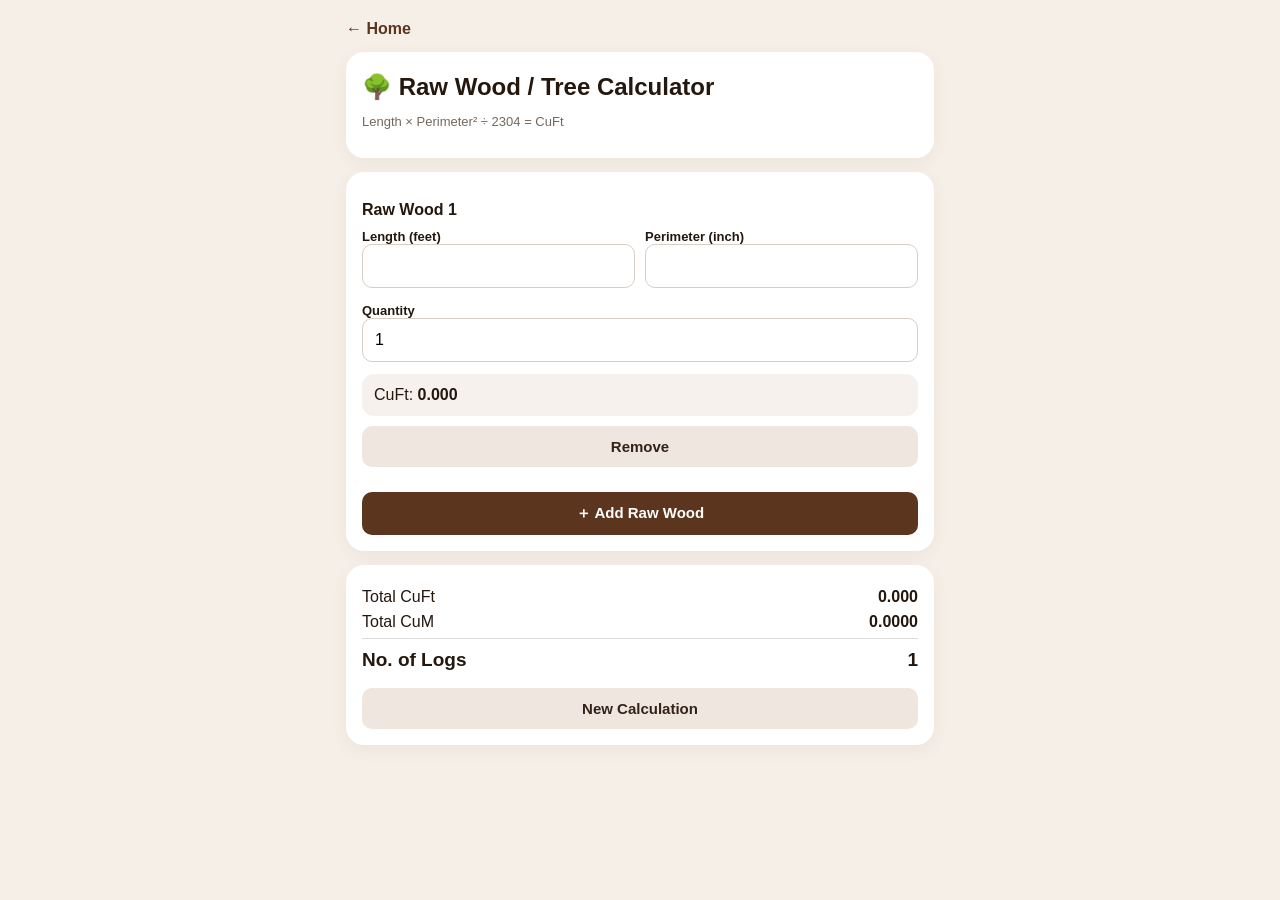
==== wood-tree.html @ 16ea5dcf "Add files via upload" ====
<!doctype html><html lang="en"><head><meta charset="utf-8"><meta name="viewport" content="width=device-width,initial-scale=1"><link rel="stylesheet" href="style.css"><title>Raw Wood Calculator</title></head><body><div class="app">
<a class="back" href="index.html">← Home</a><div class="page"><h2>🌳 Raw Wood / Tree Calculator</h2><p class="muted">Length × Perimeter² ÷ 2304 = CuFt</p></div>
<div class="page"><div id="logs"></div><button class="primary" id="add">＋ Add Raw Wood</button></div>
<div class="page"><div class="result-line"><span>Total CuFt</span><b id="cuft">0.000</b></div><div class="result-line"><span>Total CuM</span><b id="cum">0.0000</b></div><div class="result-line total"><span>No. of Logs</span><b id="qty">0</b></div><button class="secondary" id="reset">New Calculation</button></div>
</div><script>
const le=document.getElementById("logs");let n=0;
function add(l="",p="",q=1){n++;let d=document.createElement("div");d.className="item";d.innerHTML=`<b>Raw Wood ${n}</b><div class="row"><label>Length (feet)<input class="l" type="number" min="0" step=".01" value="${l}"></label><label>Perimeter (inch)<input class="p" type="number" min="0" step=".01" value="${p}"></label></div><label>Quantity<input class="q" type="number" min="1" step="1" value="${q}"></label><div class="result">CuFt: <b class="r">0.000</b></div><button class="secondary rm">Remove</button>`;le.appendChild(d);d.querySelectorAll("input").forEach(x=>x.oninput=calc);d.querySelector(".rm").onclick=()=>{d.remove();renumber();calc()};calc()}
function renumber(){[...le.children].forEach((x,i)=>x.querySelector("b").textContent="Raw Wood "+(i+1))}
function calc(){let s=0,q=0;document.querySelectorAll(".item").forEach(d=>{let l=+d.querySelector(".l").value||0,p=+d.querySelector(".p").value||0,k=+d.querySelector(".q").value||0,x=l*p*p/2304*k;s+=x;q+=k;d.querySelector(".r").textContent=x.toFixed(3)});document.getElementById("cuft").textContent=s.toFixed(3);document.getElementById("cum").textContent=(s*.028316846592).toFixed(4);document.getElementById("qty").textContent=q}
document.getElementById("add").onclick=()=>add();document.getElementById("reset").onclick=()=>{le.innerHTML="";n=0;add()};add();
</script></body></html>
---- style.css ----
*{box-sizing:border-box}
body{margin:0;background:#f5efe8;color:#24170e;font-family:-apple-system,BlinkMacSystemFont,"Segoe UI",Arial,sans-serif}
.app{max-width:620px;margin:auto;min-height:100vh;padding:16px}
.hero{background:linear-gradient(135deg,#4b2b18,#7a4a28);color:#fff;text-align:center;border-radius:22px;padding:28px 16px;margin-bottom:18px;box-shadow:0 8px 24px #4b2b1833}
.logo{font-size:48px}.hero h1{font-size:25px;margin:5px 0}.hero p{margin:5px 0;color:#ead8c8}.hero small{font-weight:800;letter-spacing:2px;color:#d8b898}
.grid{display:grid;grid-template-columns:1fr 1fr;gap:12px}
.menu-card{background:#fff;border:1px solid #eadfd4;border-radius:18px;padding:20px 12px;text-align:center;text-decoration:none;color:#24170e;box-shadow:0 5px 16px #0000000d}
.menu-card span{display:block;font-size:34px;margin-bottom:8px}.menu-card b{display:block;font-size:17px}.menu-card small{display:block;color:#76675c;margin-top:5px;font-size:12px}
.whatsapp{display:block;background:#168a52;color:white;text-align:center;text-decoration:none;font-weight:800;border-radius:13px;padding:14px;margin-top:16px}
footer{text-align:center;color:#88776a;font-size:12px;padding:20px 0 8px}
.page{background:#fff;border-radius:18px;padding:16px;box-shadow:0 5px 18px #0000000c;margin-bottom:14px}
.back{display:block;text-decoration:none;color:#5b351d;font-weight:800;margin:4px 0 14px}
h2{margin:5px 0 4px} .muted{color:#76675c;font-size:13px}
label{display:block;font-weight:700;font-size:13px;margin:10px 0 5px}
input{width:100%;padding:12px;border:1px solid #d8cec4;border-radius:10px;font-size:16px}
button{border:0;border-radius:10px;padding:12px;font-weight:800;font-size:15px;cursor:pointer}
.primary{background:#5b351d;color:#fff;width:100%;margin-top:12px}.secondary{background:#eee6df;color:#332218;width:100%;margin-top:10px}
.row{display:grid;grid-template-columns:1fr 1fr;gap:10px}
.result{margin-top:12px;background:#f6f1ec;border-radius:12px;padding:12px}
.result-line{display:flex;justify-content:space-between;margin:7px 0}.total{font-size:19px;font-weight:900;border-top:1px solid #ddd;padding-top:10px}
.item{padding:13px 0;border-bottom:1px solid #eee}.item:last-child{border-bottom:0}
.badge{float:right;background:#eee3d8;padding:4px 8px;border-radius:8px;font-size:12px}
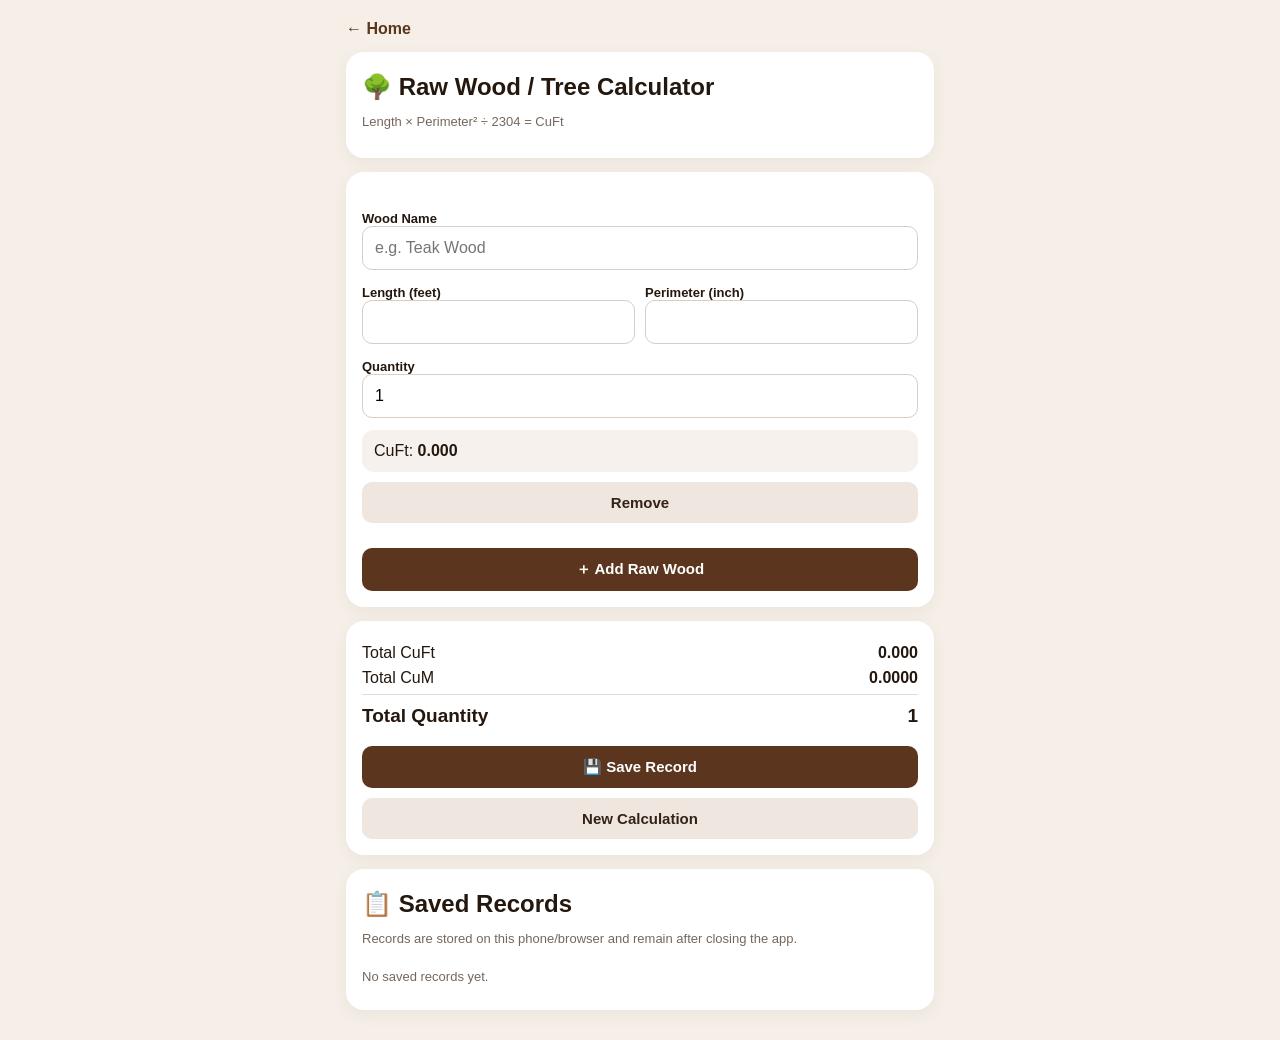
==== commit b5b890ae: "Add files via upload" ====
--- a/wood-tree.html
+++ b/wood-tree.html
@@ -1,11 +1,191 @@
-<!doctype html><html lang="en"><head><meta charset="utf-8"><meta name="viewport" content="width=device-width,initial-scale=1"><link rel="stylesheet" href="style.css"><title>Raw Wood Calculator</title></head><body><div class="app">
-<a class="back" href="index.html">← Home</a><div class="page"><h2>🌳 Raw Wood / Tree Calculator</h2><p class="muted">Length × Perimeter² ÷ 2304 = CuFt</p></div>
-<div class="page"><div id="logs"></div><button class="primary" id="add">＋ Add Raw Wood</button></div>
-<div class="page"><div class="result-line"><span>Total CuFt</span><b id="cuft">0.000</b></div><div class="result-line"><span>Total CuM</span><b id="cum">0.0000</b></div><div class="result-line total"><span>No. of Logs</span><b id="qty">0</b></div><button class="secondary" id="reset">New Calculation</button></div>
-</div><script>
-const le=document.getElementById("logs");let n=0;
-function add(l="",p="",q=1){n++;let d=document.createElement("div");d.className="item";d.innerHTML=`<b>Raw Wood ${n}</b><div class="row"><label>Length (feet)<input class="l" type="number" min="0" step=".01" value="${l}"></label><label>Perimeter (inch)<input class="p" type="number" min="0" step=".01" value="${p}"></label></div><label>Quantity<input class="q" type="number" min="1" step="1" value="${q}"></label><div class="result">CuFt: <b class="r">0.000</b></div><button class="secondary rm">Remove</button>`;le.appendChild(d);d.querySelectorAll("input").forEach(x=>x.oninput=calc);d.querySelector(".rm").onclick=()=>{d.remove();renumber();calc()};calc()}
-function renumber(){[...le.children].forEach((x,i)=>x.querySelector("b").textContent="Raw Wood "+(i+1))}
-function calc(){let s=0,q=0;document.querySelectorAll(".item").forEach(d=>{let l=+d.querySelector(".l").value||0,p=+d.querySelector(".p").value||0,k=+d.querySelector(".q").value||0,x=l*p*p/2304*k;s+=x;q+=k;d.querySelector(".r").textContent=x.toFixed(3)});document.getElementById("cuft").textContent=s.toFixed(3);document.getElementById("cum").textContent=(s*.028316846592).toFixed(4);document.getElementById("qty").textContent=q}
-document.getElementById("add").onclick=()=>add();document.getElementById("reset").onclick=()=>{le.innerHTML="";n=0;add()};add();
-</script></body></html>+<!doctype html>
+<html lang="en">
+<head>
+<meta charset="utf-8">
+<meta name="viewport" content="width=device-width,initial-scale=1">
+<link rel="stylesheet" href="style.css">
+<title>Raw Wood Calculator</title>
+<style>
+.saved{margin-top:14px}
+.saved-record{border:1px solid #e5d9cf;border-radius:12px;padding:12px;margin-top:10px;background:#fbf8f5}
+.saved-head{display:flex;justify-content:space-between;gap:8px;align-items:center}
+.saved-date{font-size:12px;color:#806f62}
+.saved-wood{font-weight:900;font-size:16px}
+.saved-line{display:flex;justify-content:space-between;margin-top:6px;font-size:13px}
+.delete-record{background:#f1e7df;color:#6a321f;padding:7px 10px;font-size:12px}
+</style>
+</head>
+<body>
+<div class="app">
+<a class="back" href="index.html">← Home</a>
+
+<div class="page">
+  <h2>🌳 Raw Wood / Tree Calculator</h2>
+  <p class="muted">Length × Perimeter² ÷ 2304 = CuFt</p>
+</div>
+
+<div class="page">
+  <div id="logs"></div>
+  <button class="primary" id="add">＋ Add Raw Wood</button>
+</div>
+
+<div class="page">
+  <div class="result-line"><span>Total CuFt</span><b id="cuft">0.000</b></div>
+  <div class="result-line"><span>Total CuM</span><b id="cum">0.0000</b></div>
+  <div class="result-line total"><span>Total Quantity</span><b id="qty">0</b></div>
+  <button class="primary" id="save">💾 Save Record</button>
+  <button class="secondary" id="reset">New Calculation</button>
+</div>
+
+<div class="page saved">
+  <h2>📋 Saved Records</h2>
+  <p class="muted">Records are stored on this phone/browser and remain after closing the app.</p>
+  <div id="savedRecords"></div>
+</div>
+
+<script>
+const le=document.getElementById("logs");
+const savedEl=document.getElementById("savedRecords");
+let n=0;
+
+function add(name="",l="",p="",q=1){
+  n++;
+  let d=document.createElement("div");
+  d.className="item";
+  d.innerHTML=`
+    <label>Wood Name
+      <input class="wood" type="text" placeholder="e.g. Teak Wood" value="${name}">
+    </label>
+    <div class="row">
+      <label>Length (feet)
+        <input class="l" type="number" min="0" step=".01" value="${l}">
+      </label>
+      <label>Perimeter (inch)
+        <input class="p" type="number" min="0" step=".01" value="${p}">
+      </label>
+    </div>
+    <label>Quantity
+      <input class="q" type="number" min="1" step="1" value="${q}">
+    </label>
+    <div class="result">CuFt: <b class="r">0.000</b></div>
+    <button class="secondary rm">Remove</button>`;
+
+  le.appendChild(d);
+
+  d.querySelectorAll("input").forEach(x=>x.oninput=calc);
+  d.querySelector(".rm").onclick=()=>{
+    d.remove();
+    calc();
+  };
+  calc();
+}
+
+function calc(){
+  let s=0,q=0;
+  document.querySelectorAll("#logs .item").forEach(d=>{
+    let l=+d.querySelector(".l").value||0;
+    let p=+d.querySelector(".p").value||0;
+    let k=+d.querySelector(".q").value||0;
+    let x=l*p*p/2304*k;
+    s+=x;
+    q+=k;
+    d.querySelector(".r").textContent=x.toFixed(3);
+  });
+  document.getElementById("cuft").textContent=s.toFixed(3);
+  document.getElementById("cum").textContent=(s*.028316846592).toFixed(4);
+  document.getElementById("qty").textContent=q;
+}
+
+function getCurrentEntries(){
+  const entries=[];
+  document.querySelectorAll("#logs .item").forEach(d=>{
+    const wood=d.querySelector(".wood").value.trim();
+    const l=+d.querySelector(".l").value||0;
+    const p=+d.querySelector(".p").value||0;
+    const q=+d.querySelector(".q").value||0;
+    if(l>0 && p>0 && q>0){
+      const cuft=l*p*p/2304*q;
+      entries.push({wood,length:l,perimeter:p,quantity:q,cuft});
+    }
+  });
+  return entries;
+}
+
+function loadRecords(){
+  const records=JSON.parse(localStorage.getItem("agarwalWoodRecords")||"[]");
+  savedEl.innerHTML="";
+  if(!records.length){
+    savedEl.innerHTML='<div class="muted" style="padding:10px 0">No saved records yet.</div>';
+    return;
+  }
+
+  records.forEach((rec,index)=>{
+    const box=document.createElement("div");
+    box.className="saved-record";
+
+    let rows=rec.entries.map(e=>`
+      <div class="saved-line">
+        <span><b>${e.wood}</b> — ${e.quantity} nos</span>
+        <span>${e.cuft.toFixed(3)} CuFt</span>
+      </div>
+      <div class="saved-line" style="color:#806f62">
+        <span>${e.length} ft × ${e.perimeter} in</span>
+      </div>
+    `).join("");
+
+    box.innerHTML=`
+      <div class="saved-head">
+        <div>
+          <div class="saved-wood">Record ${records.length-index}</div>
+          <div class="saved-date">${rec.date}</div>
+        </div>
+        <button class="delete-record" data-index="${index}">Delete</button>
+      </div>
+      ${rows}
+      <div class="saved-line" style="border-top:1px solid #e5d9cf;padding-top:8px;margin-top:8px">
+        <b>Total</b><b>${rec.totalCuft.toFixed(3)} CuFt</b>
+      </div>`;
+
+    box.querySelector(".delete-record").onclick=()=>{
+      records.splice(index,1);
+      localStorage.setItem("agarwalWoodRecords",JSON.stringify(records));
+      loadRecords();
+    };
+
+    savedEl.appendChild(box);
+  });
+}
+
+document.getElementById("add").onclick=()=>add();
+document.getElementById("save").onclick=()=>{
+  const entries=getCurrentEntries();
+  if(!entries.length){
+    alert("Please enter at least one wood name and valid measurement.");
+    return;
+  }
+
+  const totalCuft=entries.reduce((sum,e)=>sum+e.cuft,0);
+  const records=JSON.parse(localStorage.getItem("agarwalWoodRecords")||"[]");
+
+  records.unshift({
+    date:new Date().toLocaleString("en-IN"),
+    entries,
+    totalCuft
+  });
+
+  localStorage.setItem("agarwalWoodRecords",JSON.stringify(records));
+  loadRecords();
+  alert("Record saved successfully.");
+};
+
+document.getElementById("reset").onclick=()=>{
+  le.innerHTML="";
+  n=0;
+  add();
+};
+
+add();
+loadRecords();
+</script>
+</body>
+</html>
